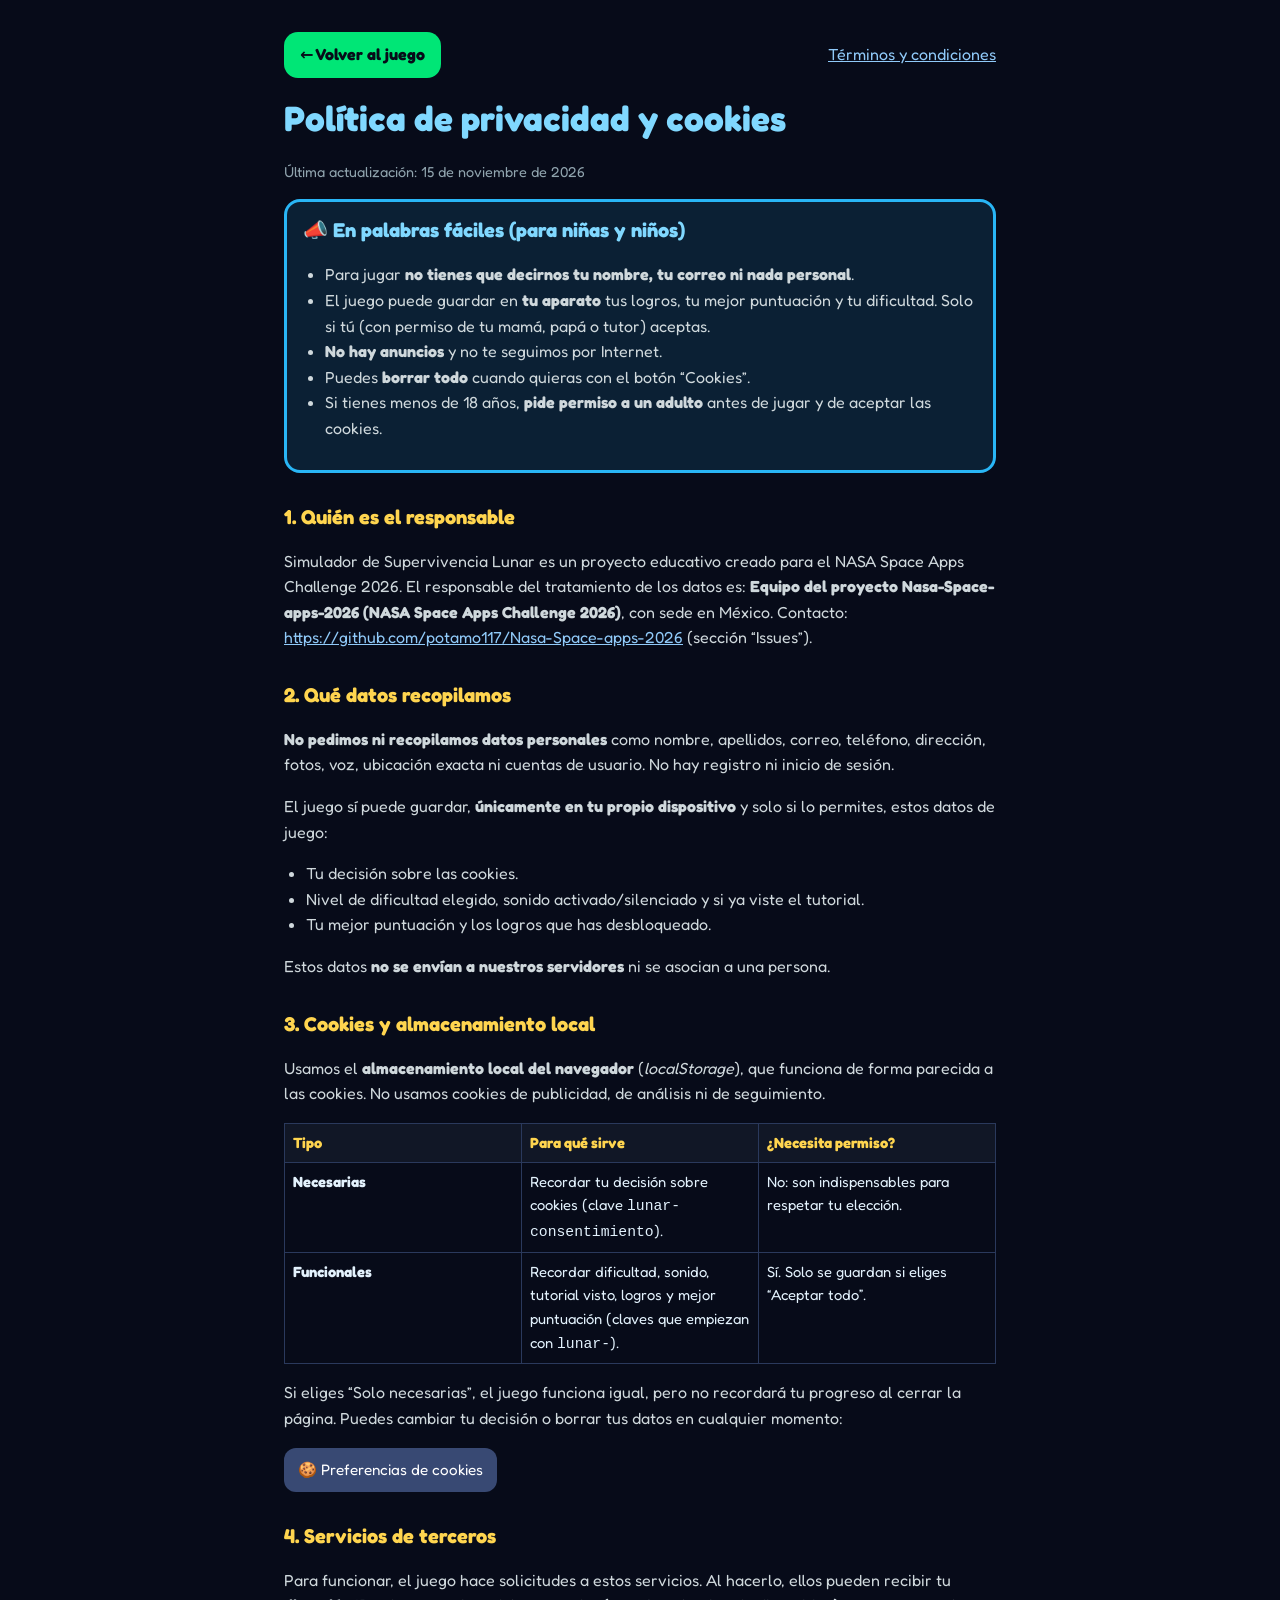
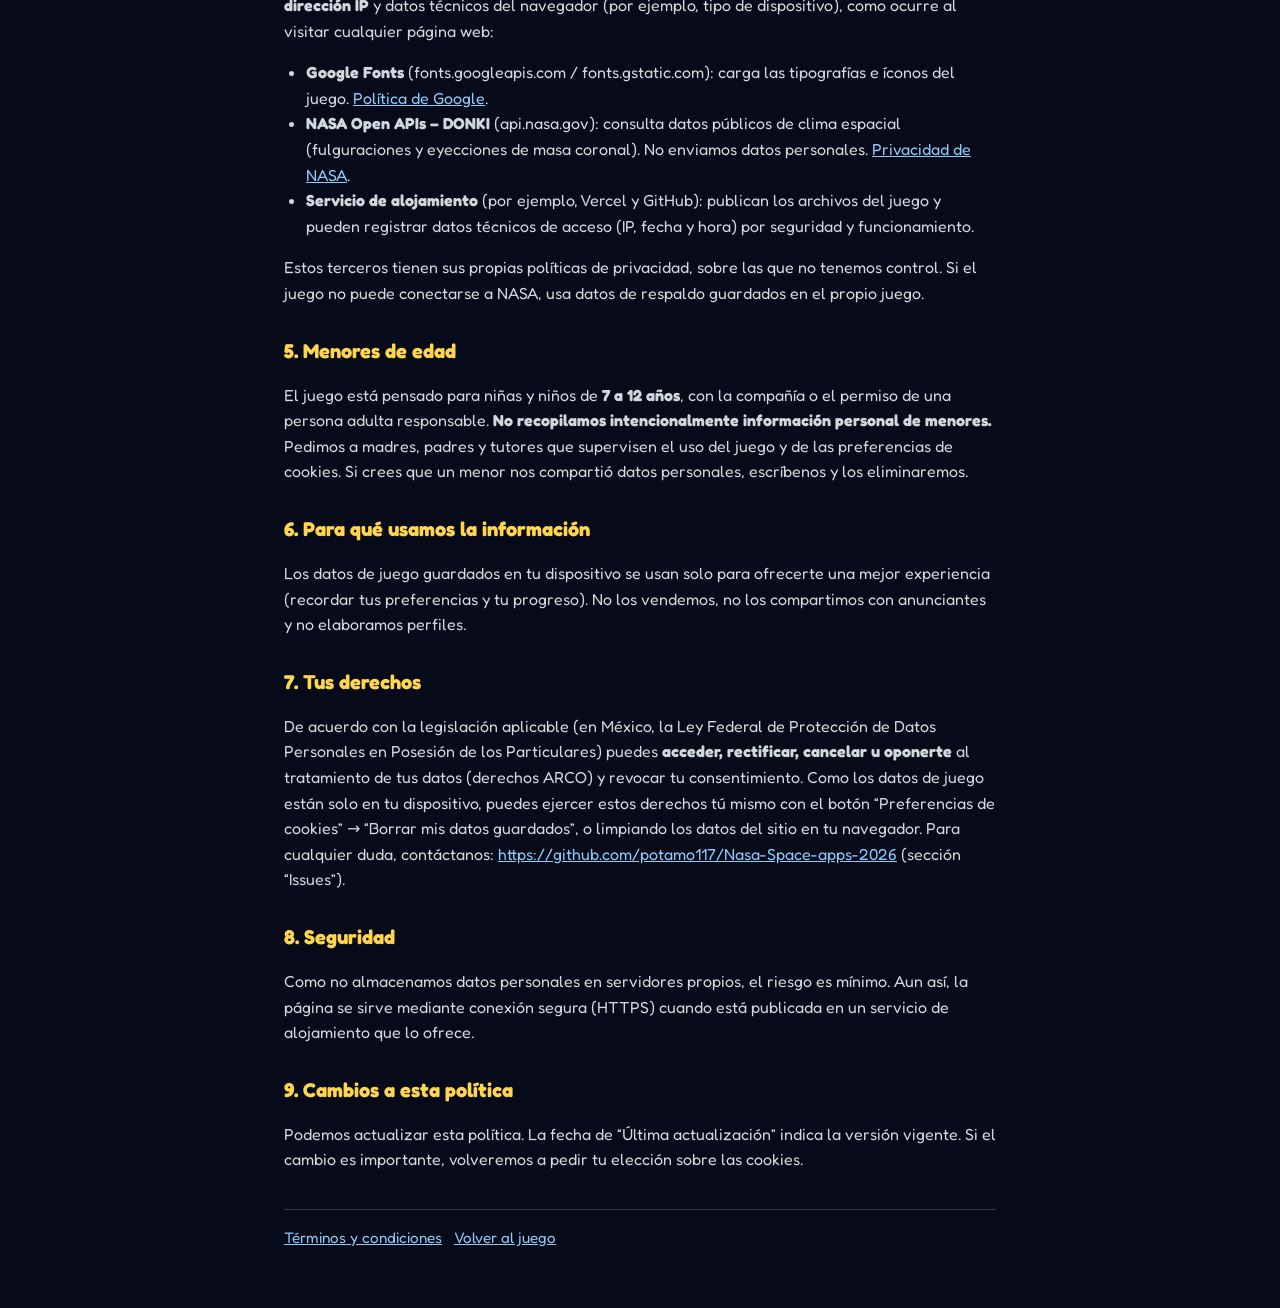
==== privacidad.html @ 25378fa9 "fix(core): Version1.3 - cookies,TyP,minigame water, balanceo de dificultad" ====
<!DOCTYPE html>
<html lang="es">
<head>
  <meta charset="UTF-8" />
  <meta name="viewport" content="width=device-width, initial-scale=1.0" />
  <link rel="icon" href="data:," />
  <title>Política de privacidad y cookies · Simulador de Supervivencia Lunar</title>
  <link rel="preconnect" href="https://fonts.googleapis.com">
  <link rel="preconnect" href="https://fonts.gstatic.com" crossorigin>
  <link href="https://fonts.googleapis.com/css2?family=Fredoka:wght@400;600&display=swap" rel="stylesheet">
  <link rel="stylesheet" href="css/legal.css" />
  <link rel="stylesheet" href="css/cookies.css" />
</head>
<body>
  <main class="legal">
    <div class="legal-top">
      <a class="volver" href="index.html">← Volver al juego</a>
      <a href="terminos.html">Términos y condiciones</a>
    </div>

    <h1>Política de privacidad y cookies</h1>
    <p class="fecha">Última actualización: <span data-legal="actualizacion"></span></p>

    <section class="resumen-ninos" aria-labelledby="resumen">
      <h2 id="resumen">📣 En palabras fáciles (para niñas y niños)</h2>
      <ul>
        <li>Para jugar <b>no tienes que decirnos tu nombre, tu correo ni nada personal</b>.</li>
        <li>El juego puede guardar en <b>tu aparato</b> tus logros, tu mejor puntuación y tu dificultad. Solo si tú (con permiso de tu mamá, papá o tutor) aceptas.</li>
        <li><b>No hay anuncios</b> y no te seguimos por Internet.</li>
        <li>Puedes <b>borrar todo</b> cuando quieras con el botón “Cookies”.</li>
        <li>Si tienes menos de 18 años, <b>pide permiso a un adulto</b> antes de jugar y de aceptar las cookies.</li>
      </ul>
    </section>

    <h2>1. Quién es el responsable</h2>
    <p><span data-legal="proyecto"></span> es un proyecto educativo creado para el NASA Space Apps Challenge 2026. El responsable del tratamiento de los datos es: <b data-legal="responsable"></b>, con sede en <span data-legal="pais"></span>. Contacto: <span data-legal="contacto"></span>.</p>

    <h2>2. Qué datos recopilamos</h2>
    <p><b>No pedimos ni recopilamos datos personales</b> como nombre, apellidos, correo, teléfono, dirección, fotos, voz, ubicación exacta ni cuentas de usuario. No hay registro ni inicio de sesión.</p>
    <p>El juego sí puede guardar, <b>únicamente en tu propio dispositivo</b> y solo si lo permites, estos datos de juego:</p>
    <ul>
      <li>Tu decisión sobre las cookies.</li>
      <li>Nivel de dificultad elegido, sonido activado/silenciado y si ya viste el tutorial.</li>
      <li>Tu mejor puntuación y los logros que has desbloqueado.</li>
    </ul>
    <p>Estos datos <b>no se envían a nuestros servidores</b> ni se asocian a una persona.</p>

    <h2 id="cookies">3. Cookies y almacenamiento local</h2>
    <p>Usamos el <b>almacenamiento local del navegador</b> (<i>localStorage</i>), que funciona de forma parecida a las cookies. No usamos cookies de publicidad, de análisis ni de seguimiento.</p>
    <table>
      <thead><tr><th>Tipo</th><th>Para qué sirve</th><th>¿Necesita permiso?</th></tr></thead>
      <tbody>
        <tr><td><b>Necesarias</b></td><td>Recordar tu decisión sobre cookies (clave <code>lunar-consentimiento</code>).</td><td>No: son indispensables para respetar tu elección.</td></tr>
        <tr><td><b>Funcionales</b></td><td>Recordar dificultad, sonido, tutorial visto, logros y mejor puntuación (claves que empiezan con <code>lunar-</code>).</td><td>Sí. Solo se guardan si eliges “Aceptar todo”.</td></tr>
      </tbody>
    </table>
    <p>Si eliges “Solo necesarias”, el juego funciona igual, pero no recordará tu progreso al cerrar la página. Puedes cambiar tu decisión o borrar tus datos en cualquier momento:</p>
    <p><button type="button" class="btn-cookies" id="btn-cookies">🍪 Preferencias de cookies</button></p>

    <h2>4. Servicios de terceros</h2>
    <p>Para funcionar, el juego hace solicitudes a estos servicios. Al hacerlo, ellos pueden recibir tu <b>dirección IP</b> y datos técnicos del navegador (por ejemplo, tipo de dispositivo), como ocurre al visitar cualquier página web:</p>
    <ul>
      <li><b>Google Fonts</b> (fonts.googleapis.com / fonts.gstatic.com): carga las tipografías e íconos del juego. <a href="https://policies.google.com/privacy" target="_blank" rel="noopener">Política de Google</a>.</li>
      <li><b>NASA Open APIs – DONKI</b> (api.nasa.gov): consulta datos públicos de clima espacial (fulguraciones y eyecciones de masa coronal). No enviamos datos personales. <a href="https://www.nasa.gov/privacy/" target="_blank" rel="noopener">Privacidad de NASA</a>.</li>
      <li><b>Servicio de alojamiento</b> (por ejemplo, Vercel y GitHub): publican los archivos del juego y pueden registrar datos técnicos de acceso (IP, fecha y hora) por seguridad y funcionamiento.</li>
    </ul>
    <p>Estos terceros tienen sus propias políticas de privacidad, sobre las que no tenemos control. Si el juego no puede conectarse a NASA, usa datos de respaldo guardados en el propio juego.</p>

    <h2>5. Menores de edad</h2>
    <p>El juego está pensado para niñas y niños de <b>7 a 12 años</b>, con la compañía o el permiso de una persona adulta responsable. <b>No recopilamos intencionalmente información personal de menores.</b> Pedimos a madres, padres y tutores que supervisen el uso del juego y de las preferencias de cookies. Si crees que un menor nos compartió datos personales, escríbenos y los eliminaremos.</p>

    <h2>6. Para qué usamos la información</h2>
    <p>Los datos de juego guardados en tu dispositivo se usan solo para ofrecerte una mejor experiencia (recordar tus preferencias y tu progreso). No los vendemos, no los compartimos con anunciantes y no elaboramos perfiles.</p>

    <h2>7. Tus derechos</h2>
    <p>De acuerdo con la legislación aplicable (en México, la Ley Federal de Protección de Datos Personales en Posesión de los Particulares) puedes <b>acceder, rectificar, cancelar u oponerte</b> al tratamiento de tus datos (derechos ARCO) y revocar tu consentimiento. Como los datos de juego están solo en tu dispositivo, puedes ejercer estos derechos tú mismo con el botón “Preferencias de cookies” → “Borrar mis datos guardados”, o limpiando los datos del sitio en tu navegador. Para cualquier duda, contáctanos: <span data-legal="contacto"></span>.</p>

    <h2>8. Seguridad</h2>
    <p>Como no almacenamos datos personales en servidores propios, el riesgo es mínimo. Aun así, la página se sirve mediante conexión segura (HTTPS) cuando está publicada en un servicio de alojamiento que lo ofrece.</p>

    <h2>9. Cambios a esta política</h2>
    <p>Podemos actualizar esta política. La fecha de “Última actualización” indica la versión vigente. Si el cambio es importante, volveremos a pedir tu elección sobre las cookies.</p>

    <div class="legal-pie">
      <a href="terminos.html">Términos y condiciones</a>
      <a href="index.html">Volver al juego</a>
    </div>
  </main>
  <script type="module" src="js/legal-pagina.js"></script>
</body>
</html>
---- css/legal.css ----
/* Páginas legales (mobile first). No usa base.css para poder hacer scroll normal. */
* { box-sizing: border-box; }
body {
  margin: 0; background: #070b19; color: #e3f2fd; font-family: 'Fredoka', system-ui, -apple-system, 'Segoe UI', sans-serif;
  line-height: 1.6; font-size: 1rem; -webkit-text-size-adjust: 100%;
}
.legal { max-width: 760px; margin: 0 auto; padding: 16px 16px 48px; }
.legal-top { display: flex; justify-content: space-between; align-items: center; gap: 10px; flex-wrap: wrap; margin-bottom: 8px; }
.legal a { color: #90caf9; }
.volver { display: inline-block; min-height: 44px; padding: 10px 16px; background: #00e676; color: #070b19 !important; font-weight: 700; border-radius: 14px; text-decoration: none; }
h1 { font-size: clamp(1.5rem, 6vw, 2.2rem); color: #80d8ff; margin: 12px 0 4px; }
h2 { font-size: 1.25rem; color: #ffd54f; margin: 28px 0 6px; }
h3 { font-size: 1.05rem; color: #b3e5fc; margin: 16px 0 4px; }
p, li { color: #cfd8dc; }
ul { padding-left: 22px; }
.fecha { color: #90a4ae; font-size: 0.9rem; }
.resumen-ninos { background: rgba(41, 182, 246, 0.12); border: 3px solid #29b6f6; border-radius: 16px; padding: 12px 16px; margin: 16px 0; }
.resumen-ninos h2 { margin-top: 0; color: #80d8ff; }
.aviso { background: rgba(255, 213, 79, 0.1); border: 2px solid #ffd54f; border-radius: 12px; padding: 10px 14px; }
table { width: 100%; border-collapse: collapse; font-size: 0.92rem; margin: 8px 0; }
th, td { border: 1px solid #2a395c; padding: 8px; text-align: left; vertical-align: top; }
th { background: #111726; color: #ffd54f; }
.legal-pie { margin-top: 36px; padding-top: 16px; border-top: 1px solid #2a395c; display: flex; gap: 12px; flex-wrap: wrap; align-items: center; font-size: 0.95rem; }
.btn-cookies { background: #384973; color: #fff; border: none; border-radius: 12px; padding: 10px 14px; min-height: 44px; font-family: inherit; font-size: 0.95rem; cursor: pointer; }
@media (min-width: 900px) { .legal { padding: 32px 24px 64px; } }

/* tablas: nunca desbordan en móvil */
.legal table, main table { width:100%; table-layout:fixed; border-collapse:collapse; }
.legal th, .legal td, main th, main td { overflow-wrap:anywhere; word-break:break-word; padding:.45rem .5rem; vertical-align:top; }
---- css/cookies.css ----
/* Aviso de cookies (mobile first). Se usa en el juego y en las páginas legales. */
.cookies-fondo {
  position: fixed; inset: 0; z-index: 500; background: rgba(3, 6, 15, 0.88);
  display: flex; align-items: flex-end; justify-content: center; padding: 10px; overflow-y: auto;
  font-family: 'Fredoka', system-ui, sans-serif; color: #fff;
}
.cookies-caja {
  width: 100%; max-width: 520px; margin: auto 0 0; background: #1b243b; border: 3px solid #29b6f6;
  border-radius: 20px; padding: 16px; display: flex; flex-direction: column; gap: 10px;
  box-shadow: 0 10px 40px rgba(0, 0, 0, 0.8);
}
.cookies-caja h2 { font-size: 1.25rem; color: #80d8ff; }
.cookies-caja p { font-size: 0.95rem; line-height: 1.4; color: #e3f2fd; }
.cookies-padres { background: rgba(255, 213, 79, 0.12); border: 2px solid #ffd54f; border-radius: 12px; padding: 8px 10px; }
.cookies-tipos { display: flex; flex-direction: column; gap: 8px; }
.cookies-tipo { display: flex; gap: 10px; align-items: flex-start; background: #111726; border: 2px solid #2a395c; border-radius: 12px; padding: 8px 10px; cursor: pointer; }
.cookies-tipo input { width: 22px; height: 22px; margin-top: 2px; flex: 0 0 auto; accent-color: #00e676; }
.cookies-tipo span { font-size: 0.92rem; }
.cookies-tipo small { display: block; color: #90a4ae; font-size: 0.8rem; margin-top: 2px; }
.cookies-botones { display: grid; grid-template-columns: 1fr; gap: 8px; }
.cookies-btn {
  min-height: 48px; border: none; border-radius: 14px; font-family: inherit; font-size: 1rem; font-weight: 700;
  cursor: pointer; background: #384973; color: #fff; touch-action: manipulation;
}
.cookies-btn.principal { background: #00e676; color: #070b19; }
.cookies-btn.guardar { background: #29b6f6; color: #070b19; }
.cookies-link { background: none; border: none; color: #90caf9; text-decoration: underline; font-family: inherit; font-size: 0.95rem; cursor: pointer; min-height: 44px; }
.cookies-link:disabled { color: #69f0ae; text-decoration: none; cursor: default; }
.cookies-links { font-size: 0.85rem; text-align: center; }
.cookies-links a { color: #90caf9; }
@media (min-width: 600px) {
  .cookies-fondo { align-items: center; }
  .cookies-caja { margin: auto; }
  .cookies-botones { grid-template-columns: 1fr 1fr 1fr; }
}
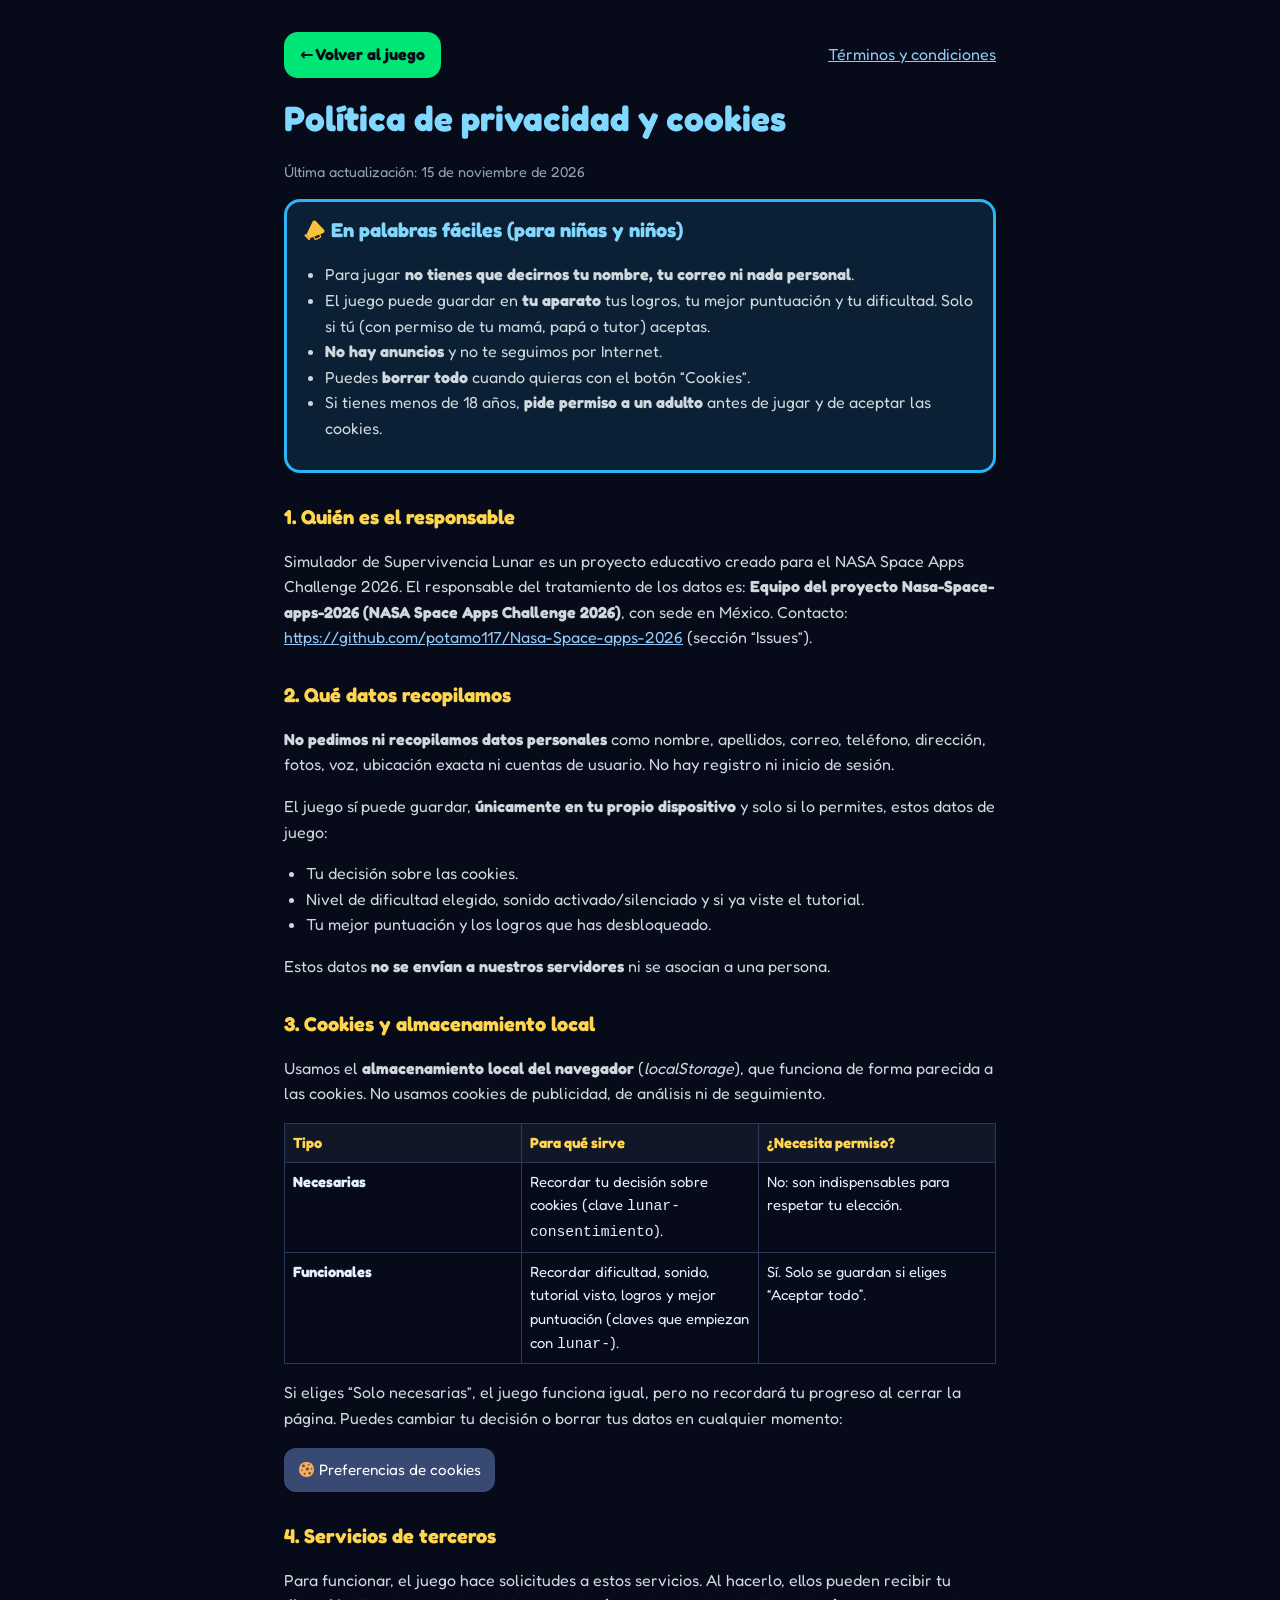
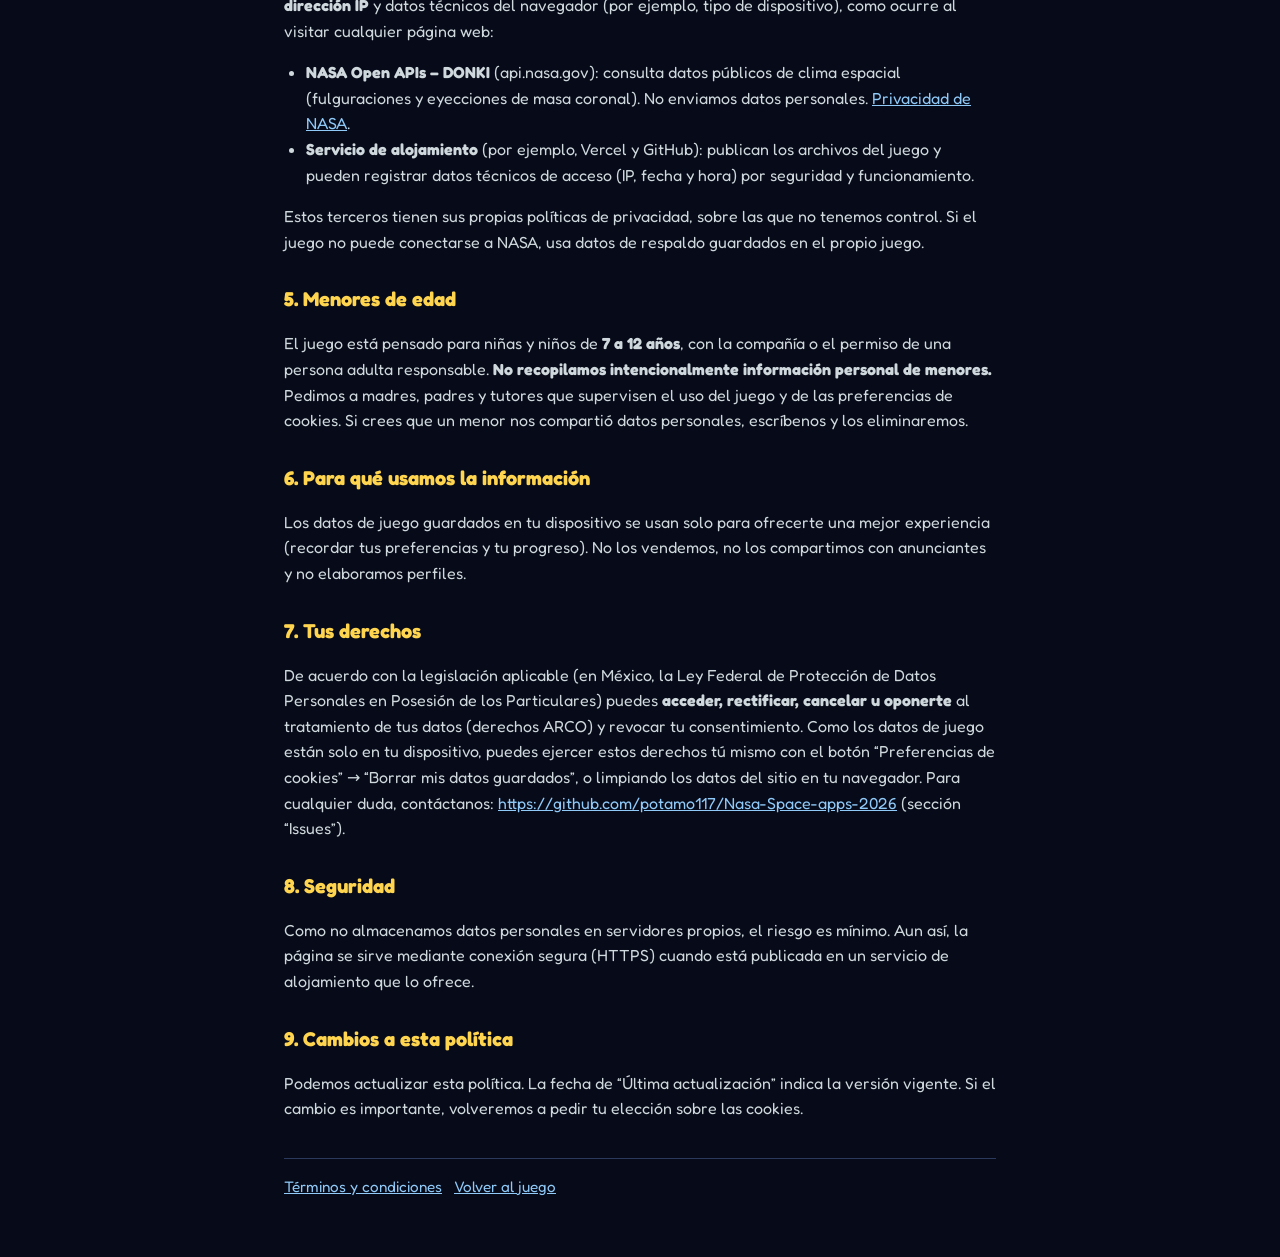
==== commit e7a5a355: "feature(core): Version1.4 - img,src y diseños svg de iconos" ====
--- a/privacidad.html
+++ b/privacidad.html
@@ -3,11 +3,9 @@
 <head>
   <meta charset="UTF-8" />
   <meta name="viewport" content="width=device-width, initial-scale=1.0" />
-  <link rel="icon" href="data:," />
+  <link rel="icon" type="image/svg+xml" href="recursos/iconos/rocket.svg" />
   <title>Política de privacidad y cookies · Simulador de Supervivencia Lunar</title>
-  <link rel="preconnect" href="https://fonts.googleapis.com">
-  <link rel="preconnect" href="https://fonts.gstatic.com" crossorigin>
-  <link href="https://fonts.googleapis.com/css2?family=Fredoka:wght@400;600&display=swap" rel="stylesheet">
+  <link rel="stylesheet" href="css/fuentes.css" />
   <link rel="stylesheet" href="css/legal.css" />
   <link rel="stylesheet" href="css/cookies.css" />
 </head>
@@ -60,7 +58,6 @@
     <h2>4. Servicios de terceros</h2>
     <p>Para funcionar, el juego hace solicitudes a estos servicios. Al hacerlo, ellos pueden recibir tu <b>dirección IP</b> y datos técnicos del navegador (por ejemplo, tipo de dispositivo), como ocurre al visitar cualquier página web:</p>
     <ul>
-      <li><b>Google Fonts</b> (fonts.googleapis.com / fonts.gstatic.com): carga las tipografías e íconos del juego. <a href="https://policies.google.com/privacy" target="_blank" rel="noopener">Política de Google</a>.</li>
       <li><b>NASA Open APIs – DONKI</b> (api.nasa.gov): consulta datos públicos de clima espacial (fulguraciones y eyecciones de masa coronal). No enviamos datos personales. <a href="https://www.nasa.gov/privacy/" target="_blank" rel="noopener">Privacidad de NASA</a>.</li>
       <li><b>Servicio de alojamiento</b> (por ejemplo, Vercel y GitHub): publican los archivos del juego y pueden registrar datos técnicos de acceso (IP, fecha y hora) por seguridad y funcionamiento.</li>
     </ul>
--- a/css/fuentes.css
+++ b/css/fuentes.css
@@ -0,0 +1,11 @@
+/* Tipografías alojadas en el propio proyecto (SIL Open Font License 1.1). Ver recursos/CREDITOS.md */
+@font-face { font-family: 'Fredoka'; font-style: normal; font-weight: 400; font-display: swap; src: url('../recursos/fuentes/fredoka-latin-400-normal.woff2') format('woff2'); }
+@font-face { font-family: 'Fredoka'; font-style: normal; font-weight: 500; font-display: swap; src: url('../recursos/fuentes/fredoka-latin-500-normal.woff2') format('woff2'); }
+@font-face { font-family: 'Fredoka'; font-style: normal; font-weight: 600; font-display: swap; src: url('../recursos/fuentes/fredoka-latin-600-normal.woff2') format('woff2'); }
+@font-face { font-family: 'Fredoka'; font-style: normal; font-weight: 700; font-display: swap; src: url('../recursos/fuentes/fredoka-latin-700-normal.woff2') format('woff2'); }
+@font-face { font-family: 'Orbitron'; font-style: normal; font-weight: 600; font-display: swap; src: url('../recursos/fuentes/orbitron-latin-600-normal.woff2') format('woff2'); }
+@font-face { font-family: 'Orbitron'; font-style: normal; font-weight: 700; font-display: swap; src: url('../recursos/fuentes/orbitron-latin-700-normal.woff2') format('woff2'); }
+@font-face { font-family: 'Orbitron'; font-style: normal; font-weight: 800; font-display: swap; src: url('../recursos/fuentes/orbitron-latin-800-normal.woff2') format('woff2'); }
+@font-face { font-family: 'Orbitron'; font-style: normal; font-weight: 900; font-display: swap; src: url('../recursos/fuentes/orbitron-latin-900-normal.woff2') format('woff2'); }
+@font-face { font-family: 'Chakra Petch'; font-style: normal; font-weight: 600; font-display: swap; src: url('../recursos/fuentes/chakra-petch-latin-600-normal.woff2') format('woff2'); }
+@font-face { font-family: 'Chakra Petch'; font-style: normal; font-weight: 700; font-display: swap; src: url('../recursos/fuentes/chakra-petch-latin-700-normal.woff2') format('woff2'); }
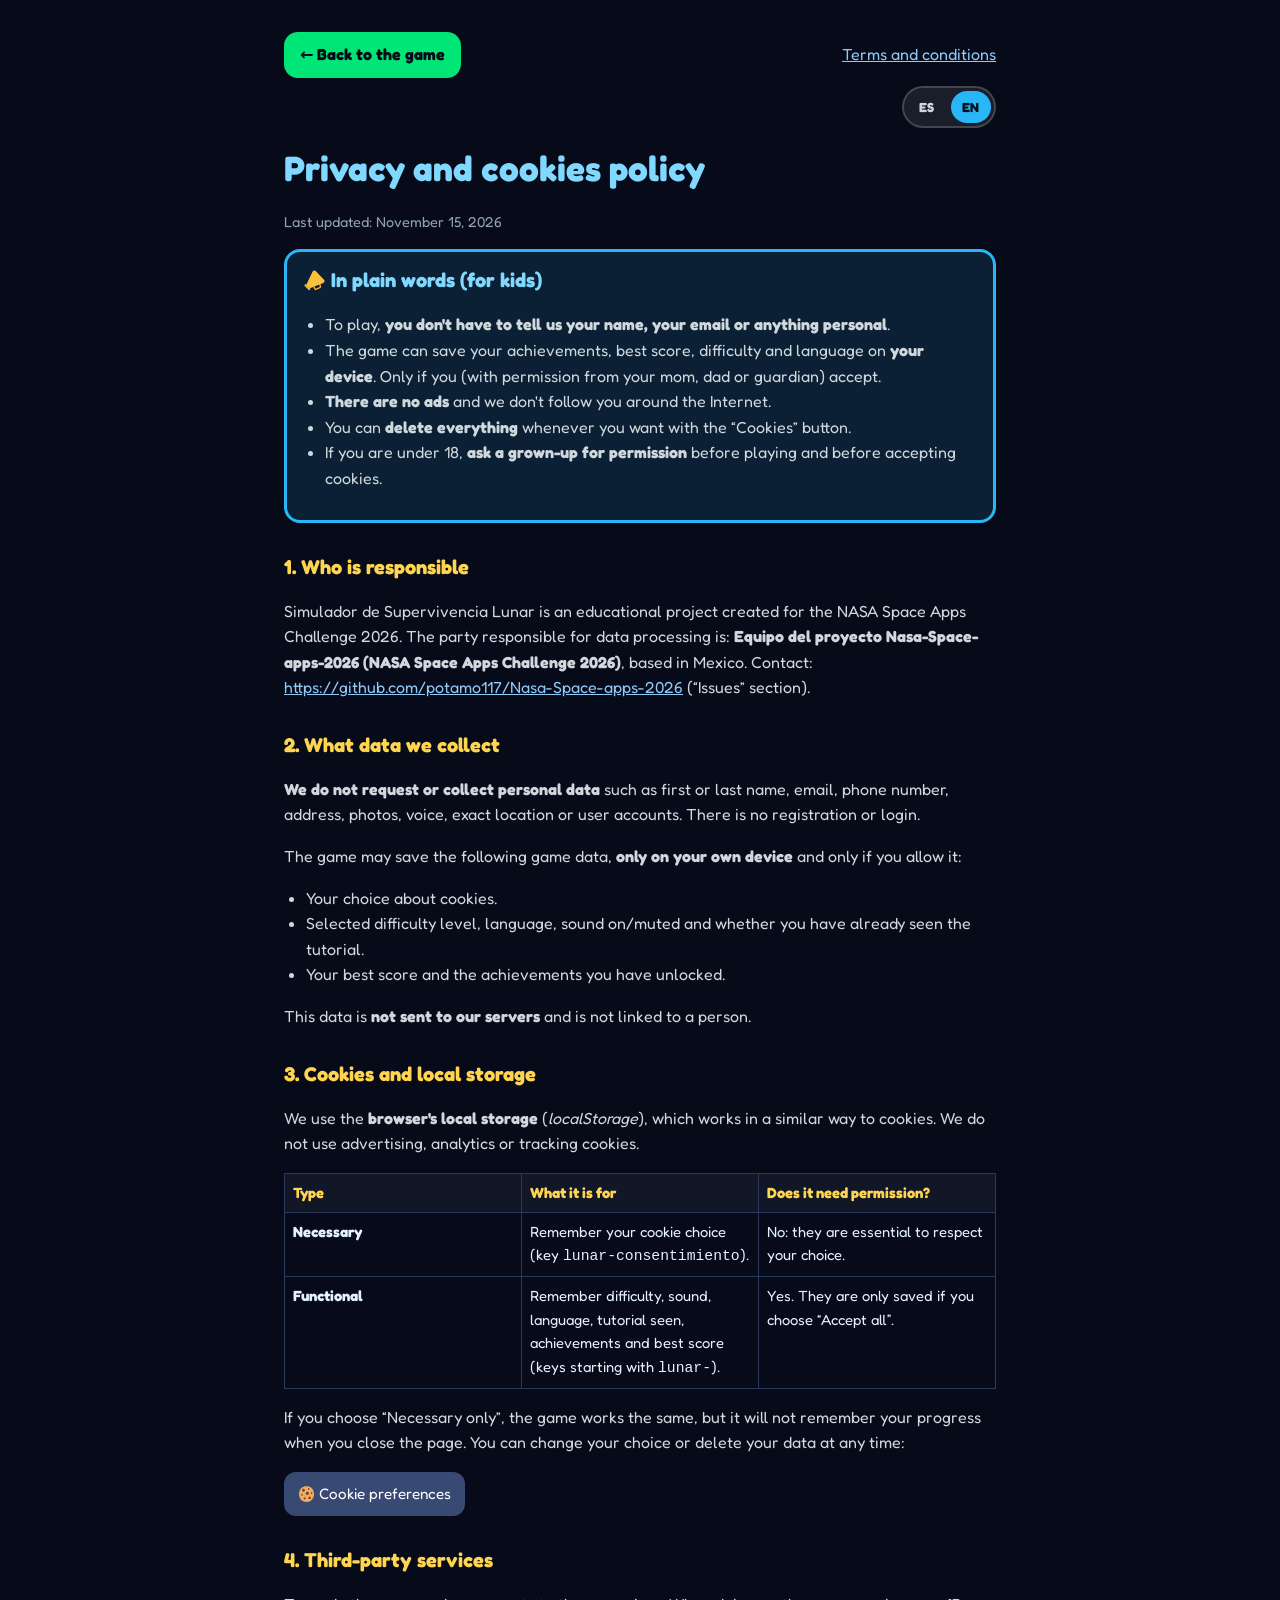
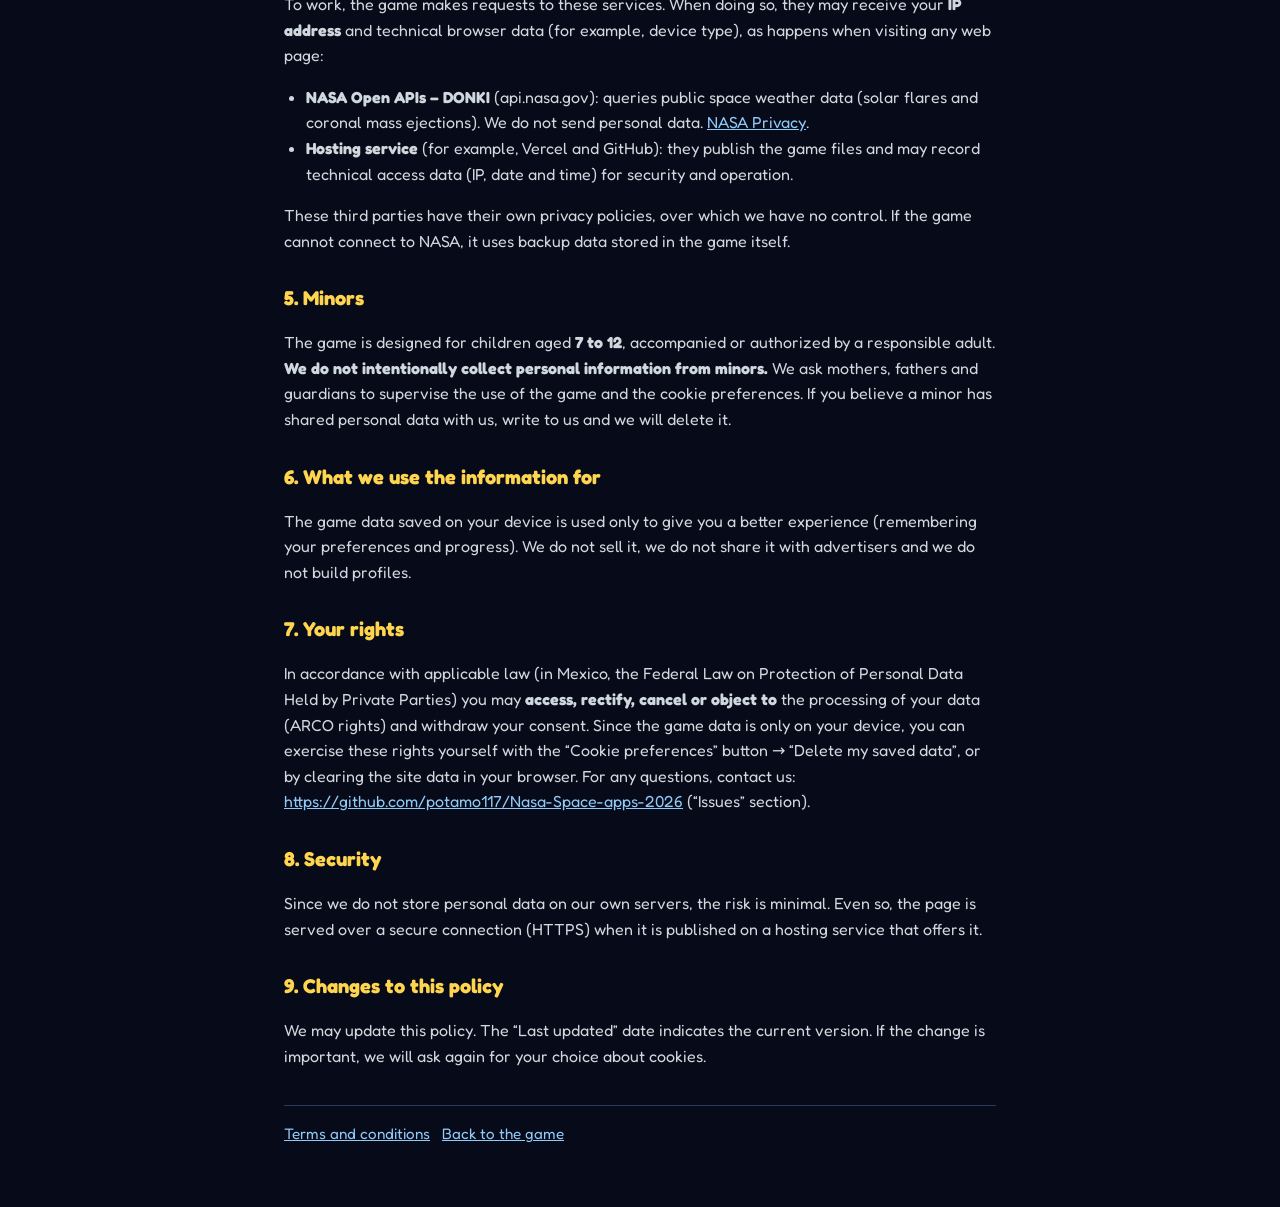
==== commit 53040c3e: "feature(core): Version1.5 - Version en ingles" ====
--- a/privacidad.html
+++ b/privacidad.html
@@ -1,5 +1,5 @@
 <!DOCTYPE html>
-<html lang="es">
+<html lang="es" data-titulo="Política de privacidad y cookies · Simulador de Supervivencia Lunar">
 <head>
   <meta charset="UTF-8" />
   <meta name="viewport" content="width=device-width, initial-scale=1.0" />
@@ -8,13 +8,17 @@
   <link rel="stylesheet" href="css/fuentes.css" />
   <link rel="stylesheet" href="css/legal.css" />
   <link rel="stylesheet" href="css/cookies.css" />
+  <link rel="stylesheet" href="css/idioma.css" />
 </head>
 <body>
   <main class="legal">
     <div class="legal-top">
-      <a class="volver" href="index.html">← Volver al juego</a>
-      <a href="terminos.html">Términos y condiciones</a>
+      <a class="volver" href="index.html"><span data-i18n="← Volver al juego">← Volver al juego</span></a>
+      <a href="terminos.html"><span data-i18n="Términos y condiciones">Términos y condiciones</span></a>
     </div>
+    <div class="legal-idioma" id="selector-idioma-legal"></div>
+
+    <div data-lang="es">
 
     <h1>Política de privacidad y cookies</h1>
     <p class="fecha">Última actualización: <span data-legal="actualizacion"></span></p>
@@ -53,7 +57,7 @@
       </tbody>
     </table>
     <p>Si eliges “Solo necesarias”, el juego funciona igual, pero no recordará tu progreso al cerrar la página. Puedes cambiar tu decisión o borrar tus datos en cualquier momento:</p>
-    <p><button type="button" class="btn-cookies" id="btn-cookies">🍪 Preferencias de cookies</button></p>
+    <p><button type="button" class="btn-cookies" >🍪 Preferencias de cookies</button></p>
 
     <h2>4. Servicios de terceros</h2>
     <p>Para funcionar, el juego hace solicitudes a estos servicios. Al hacerlo, ellos pueden recibir tu <b>dirección IP</b> y datos técnicos del navegador (por ejemplo, tipo de dispositivo), como ocurre al visitar cualquier página web:</p>
@@ -82,6 +86,75 @@
       <a href="terminos.html">Términos y condiciones</a>
       <a href="index.html">Volver al juego</a>
     </div>
+    </div>
+    <div data-lang="en">
+    <h1>Privacy and cookies policy</h1>
+    <p class="fecha">Last updated: <span data-legal="actualizacion"></span></p>
+
+    <section class="resumen-ninos">
+      <h2>📣 In plain words (for kids)</h2>
+      <ul>
+        <li>To play, <b>you don't have to tell us your name, your email or anything personal</b>.</li>
+        <li>The game can save your achievements, best score, difficulty and language on <b>your device</b>. Only if you (with permission from your mom, dad or guardian) accept.</li>
+        <li><b>There are no ads</b> and we don't follow you around the Internet.</li>
+        <li>You can <b>delete everything</b> whenever you want with the “Cookies” button.</li>
+        <li>If you are under 18, <b>ask a grown-up for permission</b> before playing and before accepting cookies.</li>
+      </ul>
+    </section>
+
+    <h2>1. Who is responsible</h2>
+    <p><span data-legal="proyecto"></span> is an educational project created for the NASA Space Apps Challenge 2026. The party responsible for data processing is: <b data-legal="responsable"></b>, based in <span data-legal="pais"></span>. Contact: <span data-legal="contacto"></span>.</p>
+
+    <h2>2. What data we collect</h2>
+    <p><b>We do not request or collect personal data</b> such as first or last name, email, phone number, address, photos, voice, exact location or user accounts. There is no registration or login.</p>
+    <p>The game may save the following game data, <b>only on your own device</b> and only if you allow it:</p>
+    <ul>
+      <li>Your choice about cookies.</li>
+      <li>Selected difficulty level, language, sound on/muted and whether you have already seen the tutorial.</li>
+      <li>Your best score and the achievements you have unlocked.</li>
+    </ul>
+    <p>This data is <b>not sent to our servers</b> and is not linked to a person.</p>
+
+    <h2 id="cookies-en">3. Cookies and local storage</h2>
+    <p>We use the <b>browser's local storage</b> (<i>localStorage</i>), which works in a similar way to cookies. We do not use advertising, analytics or tracking cookies.</p>
+    <table>
+      <thead><tr><th>Type</th><th>What it is for</th><th>Does it need permission?</th></tr></thead>
+      <tbody>
+        <tr><td><b>Necessary</b></td><td>Remember your cookie choice (key <code>lunar-consentimiento</code>).</td><td>No: they are essential to respect your choice.</td></tr>
+        <tr><td><b>Functional</b></td><td>Remember difficulty, sound, language, tutorial seen, achievements and best score (keys starting with <code>lunar-</code>).</td><td>Yes. They are only saved if you choose “Accept all”.</td></tr>
+      </tbody>
+    </table>
+    <p>If you choose “Necessary only”, the game works the same, but it will not remember your progress when you close the page. You can change your choice or delete your data at any time:</p>
+    <p><button type="button" class="btn-cookies">🍪 Cookie preferences</button></p>
+
+    <h2>4. Third-party services</h2>
+    <p>To work, the game makes requests to these services. When doing so, they may receive your <b>IP address</b> and technical browser data (for example, device type), as happens when visiting any web page:</p>
+    <ul>
+      <li><b>NASA Open APIs – DONKI</b> (api.nasa.gov): queries public space weather data (solar flares and coronal mass ejections). We do not send personal data. <a href="https://www.nasa.gov/privacy/" target="_blank" rel="noopener">NASA Privacy</a>.</li>
+      <li><b>Hosting service</b> (for example, Vercel and GitHub): they publish the game files and may record technical access data (IP, date and time) for security and operation.</li>
+    </ul>
+    <p>These third parties have their own privacy policies, over which we have no control. If the game cannot connect to NASA, it uses backup data stored in the game itself.</p>
+
+    <h2>5. Minors</h2>
+    <p>The game is designed for children aged <b>7 to 12</b>, accompanied or authorized by a responsible adult. <b>We do not intentionally collect personal information from minors.</b> We ask mothers, fathers and guardians to supervise the use of the game and the cookie preferences. If you believe a minor has shared personal data with us, write to us and we will delete it.</p>
+
+    <h2>6. What we use the information for</h2>
+    <p>The game data saved on your device is used only to give you a better experience (remembering your preferences and progress). We do not sell it, we do not share it with advertisers and we do not build profiles.</p>
+
+    <h2>7. Your rights</h2>
+    <p>In accordance with applicable law (in Mexico, the Federal Law on Protection of Personal Data Held by Private Parties) you may <b>access, rectify, cancel or object to</b> the processing of your data (ARCO rights) and withdraw your consent. Since the game data is only on your device, you can exercise these rights yourself with the “Cookie preferences” button → “Delete my saved data”, or by clearing the site data in your browser. For any questions, contact us: <span data-legal="contacto"></span>.</p>
+
+    <h2>8. Security</h2>
+    <p>Since we do not store personal data on our own servers, the risk is minimal. Even so, the page is served over a secure connection (HTTPS) when it is published on a hosting service that offers it.</p>
+
+    <h2>9. Changes to this policy</h2>
+    <p>We may update this policy. The “Last updated” date indicates the current version. If the change is important, we will ask again for your choice about cookies.</p>
+
+    <div class="legal-pie">
+      <a href="terminos.html">Terms and conditions</a>
+      <a href="index.html">Back to the game</a>
+    </div>
+    </div>
   </main>
   <script type="module" src="js/legal-pagina.js"></script>
 </body>
--- a/css/idioma.css
+++ b/css/idioma.css
@@ -0,0 +1,14 @@
+/* Selector de idioma ES | EN (cabina, pantallas, páginas legales). */
+.idioma-sel { display: inline-flex; gap: 4px; padding: 3px; border-radius: 999px; background: rgba(255, 255, 255, 0.08); border: 2px solid rgba(255, 255, 255, 0.18); }
+.idioma-btn {
+  min-width: 40px; min-height: 32px; padding: 2px 10px; border: 0; border-radius: 999px; cursor: pointer;
+  background: transparent; color: #cfd8dc; font: 700 0.82rem 'Fredoka', system-ui, sans-serif; letter-spacing: 0.04em;
+}
+.idioma-btn:hover { background: rgba(255, 255, 255, 0.12); }
+.idioma-btn.activo { background: #29b6f6; color: #07121f; }
+.idioma-btn:focus-visible { outline: 3px solid #ffd54f; outline-offset: 1px; }
+#selector-idioma-cabina { margin-top: 6px; }
+.pantalla .idioma-sel { margin: 0 auto 6px; }
+/* Páginas legales: solo se ve el bloque del idioma activo. */
+html[lang="en"] [data-lang="es"], html[lang="es"] [data-lang="en"] { display: none; }
+.legal-idioma { display: flex; justify-content: flex-end; margin: 4px 0 0; }
